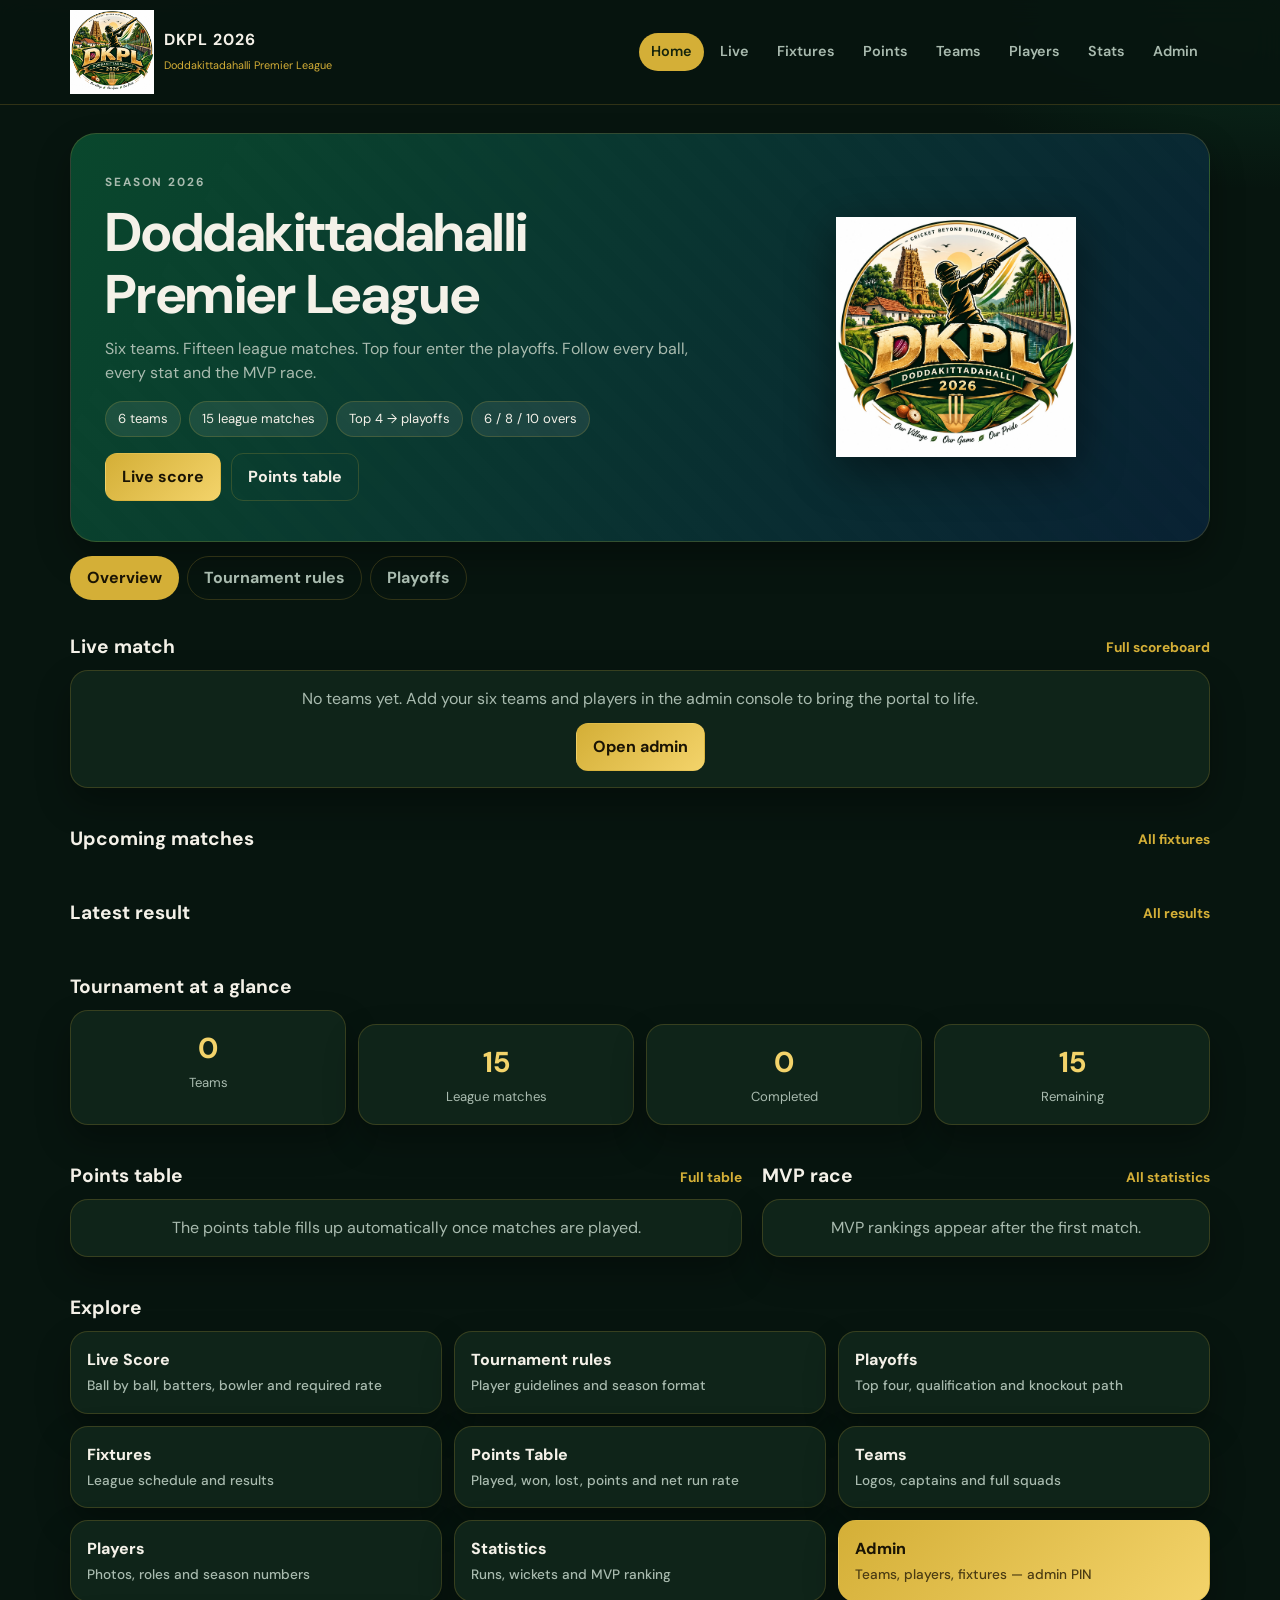
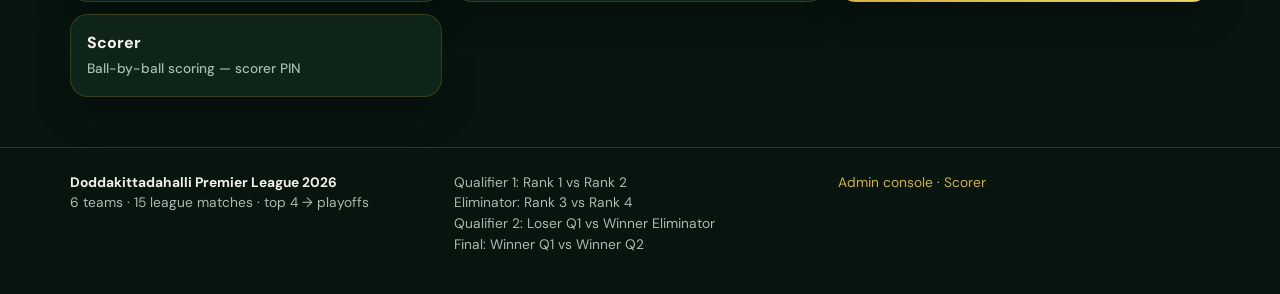
==== index.html @ 73a1e9b6 "updated the Rules language" ====
<!DOCTYPE html>
<html lang="en">
<head>
  <meta charset="UTF-8">
  <meta name="viewport" content="width=device-width, initial-scale=1.0">
  <title>DKPL 2026 | Doddakittadahalli Premier League</title>
  <meta name="description" content="Live scores, fixtures, points table, player statistics and MVP rankings for the Doddakittadahalli Premier League 2026.">
  <meta name="theme-color" content="#07150f">
  <link rel="icon" href="images/dkpl-logo.png">
  <link rel="preconnect" href="https://fonts.googleapis.com">
  <link rel="preconnect" href="https://fonts.gstatic.com" crossorigin>
  <link href="https://fonts.googleapis.com/css2?family=DM+Sans:wght@400;500;700;800&display=swap" rel="stylesheet">
  <link rel="stylesheet" href="css/style.css">
</head>
<body>
  <div id="siteHeader"></div>

  <main>
    <section class="hero">
      <div class="wrap">
        <div class="hero-card">
          <div class="hero-text">
            <p class="kicker">Season 2026</p>
            <h1>Doddakittadahalli<br>Premier League</h1>
            <p>Six teams. Fifteen league matches. Top four enter the playoffs. Follow every ball, every stat and the MVP race.</p>
            <div class="meta-row">
              <span class="chip">6 teams</span>
              <span class="chip">15 league matches</span>
              <span class="chip">Top 4 → playoffs</span>
              <span class="chip">6 / 8 / 10 overs</span>
            </div>
            <div class="row-actions">
              <a class="btn btn-primary" href="pages/live.html">Live score</a>
              <a class="btn btn-ghost" href="pages/points.html">Points table</a>
            </div>
          </div>
          <img class="hero-logo" src="images/dkpl-logo.png" alt="DKPL 2026 logo">
        </div>
      </div>
    </section>

    <section class="section section-home-tabs">
      <div class="wrap">
        <div class="home-tabs tabs" role="tablist" aria-label="Home sections">
          <button class="tab active" type="button" role="tab" data-home-tab="overview" aria-selected="true">Overview</button>
          <button class="tab" type="button" role="tab" data-home-tab="rules" aria-selected="false">Tournament rules</button>
          <button class="tab" type="button" role="tab" data-home-tab="playoffs" aria-selected="false">Playoffs</button>
        </div>
      </div>
    </section>

    <div id="homeTabOverview" class="home-tab-panel home-tab-panel-active">

    <section class="section">
      <div class="wrap">
        <div class="section-head">
          <h2>Live match</h2>
          <a href="pages/live.html">Full scoreboard</a>
        </div>
        <div id="liveSlot"></div>
      </div>
    </section>

    <section class="section">
      <div class="wrap">
        <div class="section-head">
          <h2>Upcoming matches</h2>
          <a href="pages/fixtures.html">All fixtures</a>
        </div>
        <div class="grid grid-3" id="upcomingSlot"></div>
      </div>
    </section>

    <section class="section">
      <div class="wrap">
        <div class="section-head">
          <h2>Latest result</h2>
          <a href="pages/fixtures.html">All results</a>
        </div>
        <div id="resultSlot"></div>
      </div>
    </section>

    <section class="section">
      <div class="wrap">
        <div class="section-head">
          <h2>Tournament at a glance</h2>
        </div>
        <div class="stat-grid" id="statsSlot"></div>
      </div>
    </section>

    <section class="section">
      <div class="wrap two-col">
        <div>
          <div class="section-head">
            <h2>Points table</h2>
            <a href="pages/points.html">Full table</a>
          </div>
          <div id="tableSlot"></div>
        </div>
        <div>
          <div class="section-head">
            <h2>MVP race</h2>
            <a href="pages/stats.html">All statistics</a>
          </div>
          <div id="mvpSlot"></div>
        </div>
      </div>
    </section>

    <section class="section">
      <div class="wrap">
        <div class="section-head">
          <h2>Explore</h2>
        </div>
        <div class="menu">
          <a class="menu-card" href="pages/live.html">Live Score<span>Ball by ball, batters, bowler and required rate</span></a>
          <a class="menu-card" href="#rules">Tournament rules<span>Player guidelines and season format</span></a>
          <a class="menu-card" href="#playoffs">Playoffs<span>Top four, qualification and knockout path</span></a>
          <a class="menu-card" href="pages/fixtures.html">Fixtures<span>League schedule and results</span></a>
          <a class="menu-card" href="pages/points.html">Points Table<span>Played, won, lost, points and net run rate</span></a>
          <a class="menu-card" href="pages/teams.html">Teams<span>Logos, captains and full squads</span></a>
          <a class="menu-card" href="pages/players.html">Players<span>Photos, roles and season numbers</span></a>
          <a class="menu-card" href="pages/stats.html">Statistics<span>Runs, wickets and MVP ranking</span></a>
          <a class="menu-card admin-card" href="pages/admin.html">Admin<span>Teams, players, fixtures — admin PIN</span></a>
          <a class="menu-card" href="pages/scorer.html">Scorer<span>Ball-by-ball scoring — scorer PIN</span></a>
        </div>
      </div>
    </section>

    </div>

    <div id="homeTabRules" class="home-tab-panel" hidden>
      <section class="section">
        <div class="wrap">
          <div class="section-head">
            <h2>Tournament rules</h2>
          </div>
          <div id="rulesSlot"></div>
        </div>
      </section>
    </div>

    <div id="homeTabPlayoffs" class="home-tab-panel" hidden>
      <section class="section">
        <div class="wrap">
          <div class="section-head">
            <h2>Playoffs &amp; qualification</h2>
            <a href="pages/fixtures.html">Fixtures</a>
          </div>
          <div id="playoffsSlot"></div>
        </div>
      </section>
    </div>

  </main>

  <div id="siteFooter"></div>

  <script src="js/config.js?v=20260317"></script>
  <script src="js/engine.js"></script>
  <script src="js/api.js"></script>
  <script src="js/store.js"></script>
  <script src="js/ui.js"></script>
  <script src="js/scoreboard.js"></script>
  <script src="js/playoffs.js"></script>
  <script src="js/rules.js?v=20260317"></script>
  <script src="js/pages.js?v=20260317"></script>
  <script src="js/home.js?v=20260317"></script>
</body>
</html>
---- css/style.css ----
:root {
  --bg: #07150f;
  --panel: #0f2419;
  --panel-2: #143024;
  --line: rgba(212, 175, 55, 0.2);
  --text: #f4f1e8;
  --muted: #a9bbaf;
  --green: #146c43;
  --gold: #d4af37;
  --gold-2: #f3d36a;
  --live: #ff4d4d;
  --shadow: 0 16px 34px rgba(0, 0, 0, 0.32);
  --radius: 18px;
}

* {
  box-sizing: border-box;
  margin: 0;
  padding: 0;
}

html {
  scroll-behavior: smooth;
  -webkit-text-size-adjust: 100%;
}

body {
  font-family: "DM Sans", "Segoe UI", Arial, sans-serif;
  color: var(--text);
  line-height: 1.5;
  min-height: 100vh;
  background:
    radial-gradient(900px 420px at 8% -10%, rgba(212, 175, 55, 0.13), transparent 55%),
    radial-gradient(760px 380px at 100% 0%, rgba(20, 108, 67, 0.3), transparent 50%),
    var(--bg);
}

img {
  display: block;
  max-width: 100%;
}

a {
  color: inherit;
}

h1, h2, h3, h4 {
  line-height: 1.15;
}

.wrap {
  width: min(1140px, calc(100% - 28px));
  margin: 0 auto;
}

.muted {
  color: var(--muted);
  font-size: 0.92rem;
}

.kicker {
  color: var(--gold-2);
  font-size: 0.74rem;
  font-weight: 700;
  letter-spacing: 0.16em;
  text-transform: uppercase;
}

.notice {
  margin-top: 10px;
  color: var(--muted);
  font-size: 0.84rem;
}

/* ------------------------------------------------------------- header */

.site-header {
  position: sticky;
  top: 0;
  z-index: 40;
  background: rgba(7, 21, 15, 0.9);
  backdrop-filter: blur(14px);
  border-bottom: 1px solid var(--line);
}

.header-inner {
  display: flex;
  align-items: center;
  justify-content: space-between;
  gap: 12px;
  padding: 10px 0;
  position: relative;
}

.brand {
  display: flex;
  align-items: center;
  gap: 10px;
  text-decoration: none;
}

.brand img {
  width: 84px;
}

.brand strong {
  display: block;
  font-size: 1rem;
  letter-spacing: 0.06em;
}

.brand small {
  color: var(--gold);
  font-size: 0.68rem;
}

.nav-toggle {
  display: none;
  flex-direction: column;
  gap: 4px;
  background: transparent;
  border: 1px solid var(--line);
  border-radius: 10px;
  padding: 10px 9px;
  cursor: pointer;
}

.nav-toggle span {
  width: 18px;
  height: 2px;
  background: var(--text);
  display: block;
}

.site-nav {
  display: flex;
  flex-wrap: wrap;
  gap: 4px;
}

.site-nav a {
  text-decoration: none;
  color: var(--muted);
  font-size: 0.9rem;
  font-weight: 600;
  padding: 8px 12px;
  border-radius: 999px;
}

.site-nav a:hover {
  color: var(--text);
  background: rgba(255, 255, 255, 0.06);
}

.site-nav a.active {
  color: #16240c;
  background: var(--gold);
}

/* --------------------------------------------------------------- hero */

.hero {
  padding: 28px 0 6px;
}

.hero-card {
  display: grid;
  gap: 20px;
  align-items: center;
  padding: 28px 22px;
  border: 1px solid var(--line);
  border-radius: 26px;
  box-shadow: var(--shadow);
  background:
    linear-gradient(120deg, rgba(10, 74, 47, 0.95), rgba(9, 34, 55, 0.9)),
    repeating-linear-gradient(45deg, rgba(255, 255, 255, 0.035) 0 14px, transparent 14px 28px);
}

.hero h1 {
  margin: 10px 0;
  font-size: clamp(2rem, 7vw, 3.4rem);
  letter-spacing: -0.01em;
}

.hero p {
  color: var(--muted);
  max-width: 60ch;
}

.hero-logo {
  width: min(240px, 60%);
  justify-self: center;
  filter: drop-shadow(0 12px 24px rgba(0, 0, 0, 0.45));
}

.meta-row {
  display: flex;
  flex-wrap: wrap;
  gap: 8px;
  margin: 16px 0;
}

.chip {
  background: rgba(255, 255, 255, 0.08);
  border: 1px solid var(--line);
  border-radius: 999px;
  padding: 7px 12px;
  font-size: 0.82rem;
}

/* ----------------------------------------------------------- sections */

.section {
  padding: 20px 0;
}

.section-head {
  display: flex;
  align-items: flex-end;
  justify-content: space-between;
  gap: 12px;
  margin-bottom: 12px;
}

.section-head h2 {
  font-size: 1.2rem;
}

.section-head a {
  color: var(--gold);
  font-size: 0.86rem;
  font-weight: 700;
  text-decoration: none;
  white-space: nowrap;
}

.page-title {
  padding: 26px 0 14px;
  display: flex;
  flex-wrap: wrap;
  align-items: flex-start;
  justify-content: space-between;
  gap: 12px;
}

.page-title h1 {
  font-size: clamp(1.6rem, 5vw, 2.4rem);
}

.page-title-actions {
  flex-shrink: 0;
  padding-top: 4px;
}

.grid {
  display: grid;
  gap: 14px;
}

.grid-3,
.two-col {
  grid-template-columns: 1fr;
}

.two-col {
  display: grid;
  gap: 20px;
}

/* -------------------------------------------------------------- cards */

.card {
  background: var(--panel);
  border: 1px solid var(--line);
  border-radius: var(--radius);
  padding: 16px;
  box-shadow: var(--shadow);
}

.card + .card {
  margin-top: 14px;
}

.card h2 {
  font-size: 1.1rem;
  margin-bottom: 10px;
}

.live-card {
  border-color: rgba(255, 77, 77, 0.4);
}

.badge {
  display: inline-flex;
  align-items: center;
  gap: 6px;
  border-radius: 999px;
  padding: 4px 10px;
  font-size: 0.7rem;
  font-weight: 800;
  letter-spacing: 0.08em;
  text-transform: uppercase;
}

.badge.live {
  background: rgba(255, 77, 77, 0.16);
  color: #ff9494;
}

.badge.live::before {
  content: "";
  width: 7px;
  height: 7px;
  border-radius: 50%;
  background: var(--live);
  box-shadow: 0 0 0 4px rgba(255, 77, 77, 0.16);
}

.badge.up {
  background: rgba(212, 175, 55, 0.14);
  color: var(--gold-2);
}

.badge.done {
  background: rgba(20, 108, 67, 0.26);
  color: #93e3ba;
}

.match-meta {
  margin: 8px 0 4px;
  color: var(--muted);
  font-size: 0.84rem;
}

.team-line {
  display: flex;
  align-items: center;
  justify-content: space-between;
  gap: 12px;
  padding: 8px 0;
  border-bottom: 1px dashed rgba(255, 255, 255, 0.07);
}

.team-line:last-of-type {
  border-bottom: 0;
}

.team-id {
  display: flex;
  align-items: center;
  gap: 10px;
  font-weight: 700;
}

.team-score {
  text-align: right;
}

.team-score strong {
  font-size: 1.35rem;
}

.team-score span {
  display: block;
  color: var(--muted);
  font-size: 0.78rem;
}

.situation {
  margin-top: 10px;
  padding: 10px 12px;
  border-radius: 12px;
  background: rgba(212, 175, 55, 0.11);
  color: var(--gold-2);
  font-weight: 700;
  font-size: 0.95rem;
}

.score {
  font-size: 1.5rem;
  font-weight: 800;
  color: var(--gold-2);
}

/* ------------------------------------------------------------- tables */

.table-wrap {
  overflow-x: auto;
}

table {
  width: 100%;
  border-collapse: collapse;
}

th,
td {
  text-align: left;
  padding: 10px 8px;
  border-bottom: 1px solid rgba(255, 255, 255, 0.07);
  font-size: 0.9rem;
  white-space: nowrap;
}

th {
  color: var(--gold);
  font-size: 0.72rem;
  letter-spacing: 0.06em;
  text-transform: uppercase;
}

tr.qualified td {
  background: rgba(20, 108, 67, 0.16);
}

.team-cell {
  display: flex;
  align-items: center;
  gap: 8px;
}

.mini-cards {
  display: grid;
  gap: 10px;
  margin-top: 12px;
  min-width: 0;
}

.mini-cards .table-wrap {
  min-width: 0;
}

table.mini th,
table.mini td {
  padding: 6px 6px;
  font-size: 0.85rem;
}

.strike {
  color: var(--gold-2);
}

.how {
  display: block;
  color: var(--muted);
  font-size: 0.74rem;
  white-space: normal;
}

.innings-head {
  display: flex;
  align-items: center;
  justify-content: space-between;
  margin-bottom: 8px;
}

.extras-line {
  margin: 8px 0;
}

/* ----------------------------------------------------------- timeline */

.timeline {
  display: flex;
  align-items: center;
  flex-wrap: wrap;
  gap: 6px;
  margin-top: 12px;
}

.timeline-label {
  color: var(--muted);
  font-size: 0.78rem;
  margin-right: 4px;
}

.ball {
  min-width: 30px;
  height: 30px;
  padding: 0 6px;
  border-radius: 50px;
  display: inline-grid;
  place-items: center;
  background: rgba(255, 255, 255, 0.08);
  font-size: 0.8rem;
  font-weight: 700;
}

.ball.four {
  background: rgba(59, 130, 246, 0.3);
}

.ball.six {
  background: rgba(212, 175, 55, 0.32);
  color: var(--gold-2);
}

.ball.out {
  background: rgba(255, 77, 77, 0.32);
}

.ball.extra {
  background: rgba(255, 255, 255, 0.16);
}

/* ------------------------------------------------------------ avatars */

.avatar {
  width: 40px;
  height: 40px;
  flex: 0 0 auto;
  border-radius: 50%;
  display: grid;
  place-items: center;
  overflow: hidden;
  background: var(--panel-2);
  color: var(--gold-2);
  font-weight: 800;
  font-size: 0.85rem;
  border: 1px solid var(--line);
}

.avatar img {
  width: 100%;
  height: 100%;
  object-fit: cover;
}

.avatar-lg {
  width: 68px;
  height: 68px;
  font-size: 1.2rem;
}

.person {
  display: flex;
  align-items: center;
  gap: 10px;
}

.person small {
  display: block;
  color: var(--muted);
  font-size: 0.78rem;
}

/* -------------------------------------------------------------- stats */

.stat-grid {
  display: grid;
  grid-template-columns: repeat(2, 1fr);
  gap: 12px;
}

.stat-card {
  text-align: center;
}

.stat-card strong {
  display: block;
  font-size: 1.8rem;
  color: var(--gold-2);
}

.stat-card span {
  color: var(--muted);
  font-size: 0.82rem;
}

.mvp-card {
  display: flex;
  gap: 14px;
  align-items: center;
}

.leader-list {
  list-style: none;
  margin-top: 10px;
  display: grid;
  gap: 8px;
}

.leader-list li {
  display: flex;
  align-items: center;
  gap: 10px;
}

.leader-list span {
  flex: 1;
  min-width: 0;
}

.leader-list .avatar {
  flex: 0 0 40px;
}

.leader-list strong {
  display: block;
  font-size: 0.95rem;
}

.leader-list small {
  color: var(--muted);
  font-size: 0.76rem;
}

.leader-list b {
  color: var(--gold-2);
  font-size: 1.05rem;
}

.mvp-rules {
  display: grid;
  gap: 12px;
}

.mvp-rules h4 {
  color: var(--gold);
  font-size: 0.86rem;
  text-transform: uppercase;
  letter-spacing: 0.06em;
}

.mvp-rules p {
  color: var(--muted);
  font-size: 0.9rem;
}

/* ---------------------------------------------------------- playoffs UI */

.playoff-card h3 {
  margin: 8px 0 10px;
}

.rule-list {
  margin: 14px 0;
  padding-left: 20px;
  color: var(--muted);
  font-size: 0.92rem;
}

.rule-list li {
  margin-bottom: 8px;
}

.rule-list-numbered {
  list-style: none;
  padding-left: 0;
  counter-reset: dkpl-rule;
}

.rule-list-numbered li {
  display: flex;
  gap: 8px;
  align-items: flex-start;
  margin-bottom: 12px;
}

.rule-num {
  flex-shrink: 0;
  font-weight: 700;
  color: var(--gold-2);
  min-width: 1.4em;
}

.rules-card h3 {
  margin: 0 0 10px;
}

.rules-card h4 {
  margin: 20px 0 10px;
  font-size: 1rem;
  color: var(--gold-2);
}

.rules-tabs {
  margin-bottom: 16px;
}

.rules-panel[lang="kn"] .rule-list {
  font-size: 0.94rem;
  line-height: 1.65;
}

.rules-panel[hidden] {
  display: none !important;
}

.section-home-tabs {
  padding-top: 8px;
  padding-bottom: 0;
}

.home-tabs {
  margin-bottom: 4px;
}

.home-tab-panel[hidden] {
  display: none !important;
}

.admin-playoff-note {
  margin: 12px 0;
}

.playoff-bracket-wrap {
  margin-top: 18px;
}

.playoff-flow--desktop {
  display: none;
}

.playoff-bracket-mobile {
  display: block;
}

.playoff-col {
  display: grid;
  gap: 10px;
}

.playoff-node {
  background: rgba(255, 255, 255, 0.05);
  border: 1px solid var(--line);
  border-radius: 14px;
  padding: 12px 14px;
}

.playoff-node strong {
  display: block;
  margin: 6px 0 4px;
}

.playoff-node small {
  color: var(--muted);
  font-size: 0.78rem;
}

.playoff-node.highlight {
  border-color: rgba(20, 108, 67, 0.45);
}

.playoff-node.final {
  border-color: rgba(212, 175, 55, 0.5);
  background: rgba(212, 175, 55, 0.08);
}

/* ----- mobile bracket (parallel Q1/Elim paths, not a false linear chain) */

.playoff-round + .playoff-round {
  margin-top: 18px;
  padding-top: 18px;
  border-top: 1px dashed rgba(212, 175, 55, 0.22);
}

.playoff-round-label {
  font-size: 0.78rem;
  font-weight: 700;
  letter-spacing: 0.12em;
  text-transform: uppercase;
  color: var(--gold-2);
  margin-bottom: 10px;
}

.playoff-round-label span {
  font-weight: 500;
  letter-spacing: 0.04em;
  text-transform: none;
  color: var(--muted);
}

.playoff-round-hint {
  margin-top: 10px;
  font-size: 0.8rem;
  color: var(--muted);
  line-height: 1.4;
}

.playoff-pair {
  display: grid;
  grid-template-columns: 1fr 1fr;
  gap: 10px;
  align-items: stretch;
}

.playoff-path {
  margin-top: 14px;
  padding: 12px 0 0 12px;
  border-left: 2px solid rgba(212, 175, 55, 0.35);
}

.playoff-path + .playoff-path {
  margin-top: 16px;
}

.playoff-connector {
  display: flex;
  flex-direction: column;
  align-items: center;
  gap: 4px;
  margin: 8px 0 10px;
  text-align: center;
}

.playoff-connector-label {
  font-size: 0.76rem;
  font-weight: 600;
  color: var(--gold);
  line-height: 1.35;
  max-width: 280px;
}

.playoff-connector-arrow {
  color: var(--gold);
  font-size: 1.15rem;
  line-height: 1;
  opacity: 0.9;
}

.playoff-round--final .playoff-connector {
  margin-top: 0;
}

.playoff-card .playoff-node strong {
  font-size: clamp(0.92rem, 3.8vw, 1.05rem);
  line-height: 1.35;
  overflow-wrap: anywhere;
}

@media (max-width: 420px) {
  .playoff-pair {
    grid-template-columns: 1fr;
  }

  .playoff-card {
    padding: 14px 12px;
  }

  .playoff-card .rule-list {
    font-size: 0.88rem;
  }
}

/* ----- desktop bracket (shown from 900px — rules below) */

.playoff-arrows {
  display: flex;
  flex-direction: column;
  justify-content: space-around;
  align-self: stretch;
  min-height: 100%;
  color: var(--gold);
  font-size: 1.35rem;
  padding: 0 4px;
}

.playoff-arrows span {
  display: block;
  text-align: center;
  line-height: 1;
}

.playoff-arrows--single {
  justify-content: center;
}

textarea {
  font: inherit;
  color: var(--text);
  background: #0b1d15;
  border: 1px solid var(--line);
  border-radius: 11px;
  padding: 11px 12px;
  width: 100%;
  min-height: 80px;
  resize: vertical;
}

@media (min-width: 900px) {
  .playoff-bracket-mobile {
    display: none;
  }

  .playoff-flow--desktop {
    display: grid;
    grid-template-columns: 1fr auto 1fr auto 1fr;
    gap: 12px;
    align-items: center;
  }

  .playoff-col--final {
    align-self: center;
  }
}

/* -------------------------------------------------------- teams pages */

.team-grid,
.player-grid {
  display: grid;
  grid-template-columns: 1fr;
  gap: 14px;
}

.team-card {
  border-top: 3px solid var(--team, var(--gold));
}

.team-card-head {
  display: flex;
  align-items: center;
  gap: 12px;
  margin-bottom: 10px;
}

.squad-list {
  list-style: none;
  margin-top: 10px;
  display: grid;
  gap: 8px;
}

.squad-list li {
  display: flex;
  align-items: center;
  gap: 10px;
  font-size: 0.9rem;
}

.squad-list small {
  display: block;
  color: var(--muted);
  font-size: 0.74rem;
}

.player-card {
  text-align: center;
  display: grid;
  justify-items: center;
  gap: 6px;
}

.player-stats {
  display: flex;
  gap: 14px;
  margin-top: 8px;
}

.player-stats span {
  display: grid;
  font-size: 0.72rem;
  color: var(--muted);
}

.player-stats strong {
  font-size: 1.15rem;
  color: var(--gold-2);
}

.filter-bar {
  display: flex;
  align-items: center;
  gap: 10px;
  margin-bottom: 14px;
}

.filter-bar label {
  color: var(--muted);
  font-size: 0.85rem;
}

/* --------------------------------------------------------------- menu */

.menu {
  display: grid;
  gap: 12px;
}

.menu-card {
  display: block;
  text-decoration: none;
  background: var(--panel);
  border: 1px solid var(--line);
  border-radius: var(--radius);
  padding: 16px;
  font-weight: 800;
  box-shadow: var(--shadow);
  transition: border-color 0.15s ease, transform 0.15s ease;
}

.menu-card span {
  display: block;
  margin-top: 4px;
  color: var(--muted);
  font-weight: 500;
  font-size: 0.85rem;
}

.menu-card:hover {
  border-color: var(--gold);
  transform: translateY(-2px);
}

.admin-card {
  background: linear-gradient(135deg, #d4af37, #f3d36a);
  color: #1a1404;
}

.admin-card span {
  color: #4a3b12;
}

/* ------------------------------------------------------- forms/buttons */

.btn {
  display: inline-flex;
  align-items: center;
  justify-content: center;
  gap: 8px;
  border: 1px solid var(--line);
  border-radius: 12px;
  padding: 11px 16px;
  font: inherit;
  font-weight: 700;
  text-decoration: none;
  cursor: pointer;
  background: rgba(255, 255, 255, 0.05);
  color: var(--text);
}

.btn-primary {
  background: linear-gradient(135deg, var(--gold), var(--gold-2));
  color: #1a1404;
  border-color: transparent;
}

.btn-ghost {
  background: transparent;
}

.btn-danger {
  background: rgba(255, 77, 77, 0.14);
  border-color: rgba(255, 77, 77, 0.35);
  color: #ffb3b3;
}

.row-actions {
  display: flex;
  flex-wrap: wrap;
  gap: 10px;
  margin-top: 14px;
}

.field-grid {
  display: grid;
  gap: 12px;
}

.field {
  display: grid;
  gap: 6px;
}

.field label,
.filter-bar label {
  font-size: 0.8rem;
  font-weight: 700;
  color: var(--gold);
  text-transform: uppercase;
  letter-spacing: 0.05em;
}

input,
select {
  font: inherit;
  color: var(--text);
  background: #0b1d15;
  border: 1px solid var(--line);
  border-radius: 11px;
  padding: 11px 12px;
  width: 100%;
}

input[type="color"] {
  padding: 4px;
  height: 44px;
}

select {
  appearance: none;
  background-image: linear-gradient(45deg, transparent 50%, var(--gold) 50%),
    linear-gradient(135deg, var(--gold) 50%, transparent 50%);
  background-position: calc(100% - 18px) 19px, calc(100% - 13px) 19px;
  background-size: 5px 5px, 5px 5px;
  background-repeat: no-repeat;
}

.radio-row {
  display: flex;
  gap: 8px;
  flex-wrap: wrap;
}

.radio {
  position: relative;
}

.radio input {
  position: absolute;
  opacity: 0;
  width: 0;
  height: 0;
}

.radio span {
  display: inline-grid;
  place-items: center;
  min-width: 56px;
  padding: 10px 14px;
  border: 1px solid var(--line);
  border-radius: 11px;
  font-weight: 700;
  cursor: pointer;
}

.radio input:checked + span {
  background: var(--gold);
  color: #1a1404;
  border-color: transparent;
}

.lock-card {
  max-width: 420px;
}

/* --------------------------------------------------------- admin lists */

.tabs {
  display: flex;
  flex-wrap: wrap;
  gap: 8px;
  margin-bottom: 16px;
}

.tab {
  font: inherit;
  font-weight: 700;
  cursor: pointer;
  border: 1px solid var(--line);
  background: transparent;
  color: var(--muted);
  border-radius: 999px;
  padding: 9px 16px;
}

.tab.active {
  background: var(--gold);
  color: #1a1404;
  border-color: transparent;
}

.tab-danger {
  margin-left: auto;
  color: #ffb3b3;
}

.list {
  display: grid;
  gap: 8px;
}

.list-row {
  display: flex;
  align-items: center;
  justify-content: space-between;
  gap: 10px;
  width: 100%;
  text-align: left;
  font: inherit;
  color: inherit;
  background: rgba(255, 255, 255, 0.04);
  border: 1px solid var(--line);
  border-radius: 12px;
  padding: 10px 12px;
  cursor: pointer;
}

.list-row small {
  display: block;
  color: var(--muted);
  font-size: 0.78rem;
}

.row-buttons {
  display: flex;
  align-items: center;
  gap: 6px;
  flex-shrink: 0;
}

.row-buttons .btn {
  padding: 7px 11px;
  font-size: 0.82rem;
}

/* ------------------------------------------------------------- scorer */

.keypad-card {
  margin-top: 14px;
}

.score-keys {
  display: grid;
  grid-template-columns: repeat(4, 1fr);
  gap: 8px;
}

.key {
  border: 1px solid transparent;
  border-radius: 14px;
  padding: 18px 6px;
  font: inherit;
  font-size: 1.15rem;
  font-weight: 800;
  cursor: pointer;
  background: #16382a;
  color: var(--text);
}

.key:active {
  transform: scale(0.97);
}

.key.extra {
  background: #2e2812;
  color: var(--gold-2);
}

.key.extra.active {
  background: var(--gold);
  color: #1a1404;
}

.key.out {
  background: #4d1717;
}

.key.undo {
  background: #1e3146;
}

.break-panel,
.result-card {
  margin-top: 14px;
}

.break-panel h2,
.result-card h2 {
  margin-bottom: 8px;
}

.scorer-links {
  margin-top: 14px;
}

/* -------------------------------------------------------------- modal */

.modal {
  position: fixed;
  inset: 0;
  z-index: 80;
  display: grid;
  place-items: end center;
  background: rgba(3, 10, 7, 0.72);
  padding: 16px;
}

.modal-card {
  width: min(520px, 100%);
  max-height: 84vh;
  overflow-y: auto;
  background: var(--panel);
  border: 1px solid var(--line);
  border-radius: 20px;
  padding: 18px;
  box-shadow: var(--shadow);
}

.modal-card h3 {
  margin-bottom: 4px;
}

.modal-options {
  display: grid;
  gap: 8px;
  margin: 14px 0;
}

.option {
  text-align: left;
  font: inherit;
  color: inherit;
  cursor: pointer;
  background: rgba(255, 255, 255, 0.05);
  border: 1px solid var(--line);
  border-radius: 12px;
  padding: 12px 14px;
}

.option strong {
  display: block;
  font-size: 1rem;
}

.option span {
  color: var(--muted);
  font-size: 0.8rem;
}

.option:hover {
  border-color: var(--gold);
}

.modal-cancel {
  width: 100%;
}

/* -------------------------------------------------------------- toast */

.toast {
  position: fixed;
  left: 50%;
  bottom: 24px;
  transform: translateX(-50%);
  z-index: 90;
  background: var(--gold);
  color: #1a1404;
  font-weight: 700;
  padding: 11px 18px;
  border-radius: 999px;
  box-shadow: var(--shadow);
  transition: opacity 0.3s ease;
}

.toast.out {
  opacity: 0;
}

.empty-state {
  text-align: center;
  color: var(--muted);
}

.empty-state .btn {
  margin-top: 12px;
}

/* ------------------------------------------------------------- footer */

.site-footer {
  margin-top: 30px;
  padding: 24px 0 40px;
  border-top: 1px solid var(--line);
  color: var(--muted);
  font-size: 0.86rem;
}

.footer-inner {
  display: grid;
  gap: 12px;
}

.footer-inner strong {
  color: var(--text);
}

.footer-inner a {
  color: var(--gold);
  text-decoration: none;
}

/* --------------------------------------------------------- responsive */

@media (min-width: 700px) {
  .grid-3 {
    grid-template-columns: repeat(3, 1fr);
  }

  .menu,
  .team-grid,
  .player-grid {
    grid-template-columns: repeat(3, 1fr);
  }

  .stat-grid {
    grid-template-columns: repeat(4, 1fr);
  }

  .field-grid {
    grid-template-columns: repeat(2, 1fr);
  }

  .field-wide {
    grid-column: 1 / -1;
  }

  .mini-cards {
    grid-template-columns: 1fr 1fr;
  }

  .mvp-rules {
    grid-template-columns: repeat(3, 1fr);
  }

  .footer-inner {
    grid-template-columns: repeat(3, 1fr);
  }

  .hero-card {
    grid-template-columns: 1.4fr 1fr;
    padding: 40px 34px;
  }

  .score-keys {
    grid-template-columns: repeat(6, 1fr);
  }
}

@media (min-width: 960px) {
  .two-col {
    grid-template-columns: 1.5fr 1fr;
  }
}

@media (max-width: 900px) {
  .nav-toggle {
    display: flex;
  }

  .site-nav {
    display: none;
    position: absolute;
    right: 0;
    top: 62px;
    width: min(240px, 80vw);
    flex-direction: column;
    background: var(--panel);
    border: 1px solid var(--line);
    border-radius: 14px;
    padding: 8px;
    box-shadow: var(--shadow);
  }

  .site-nav.open {
    display: flex;
  }
}
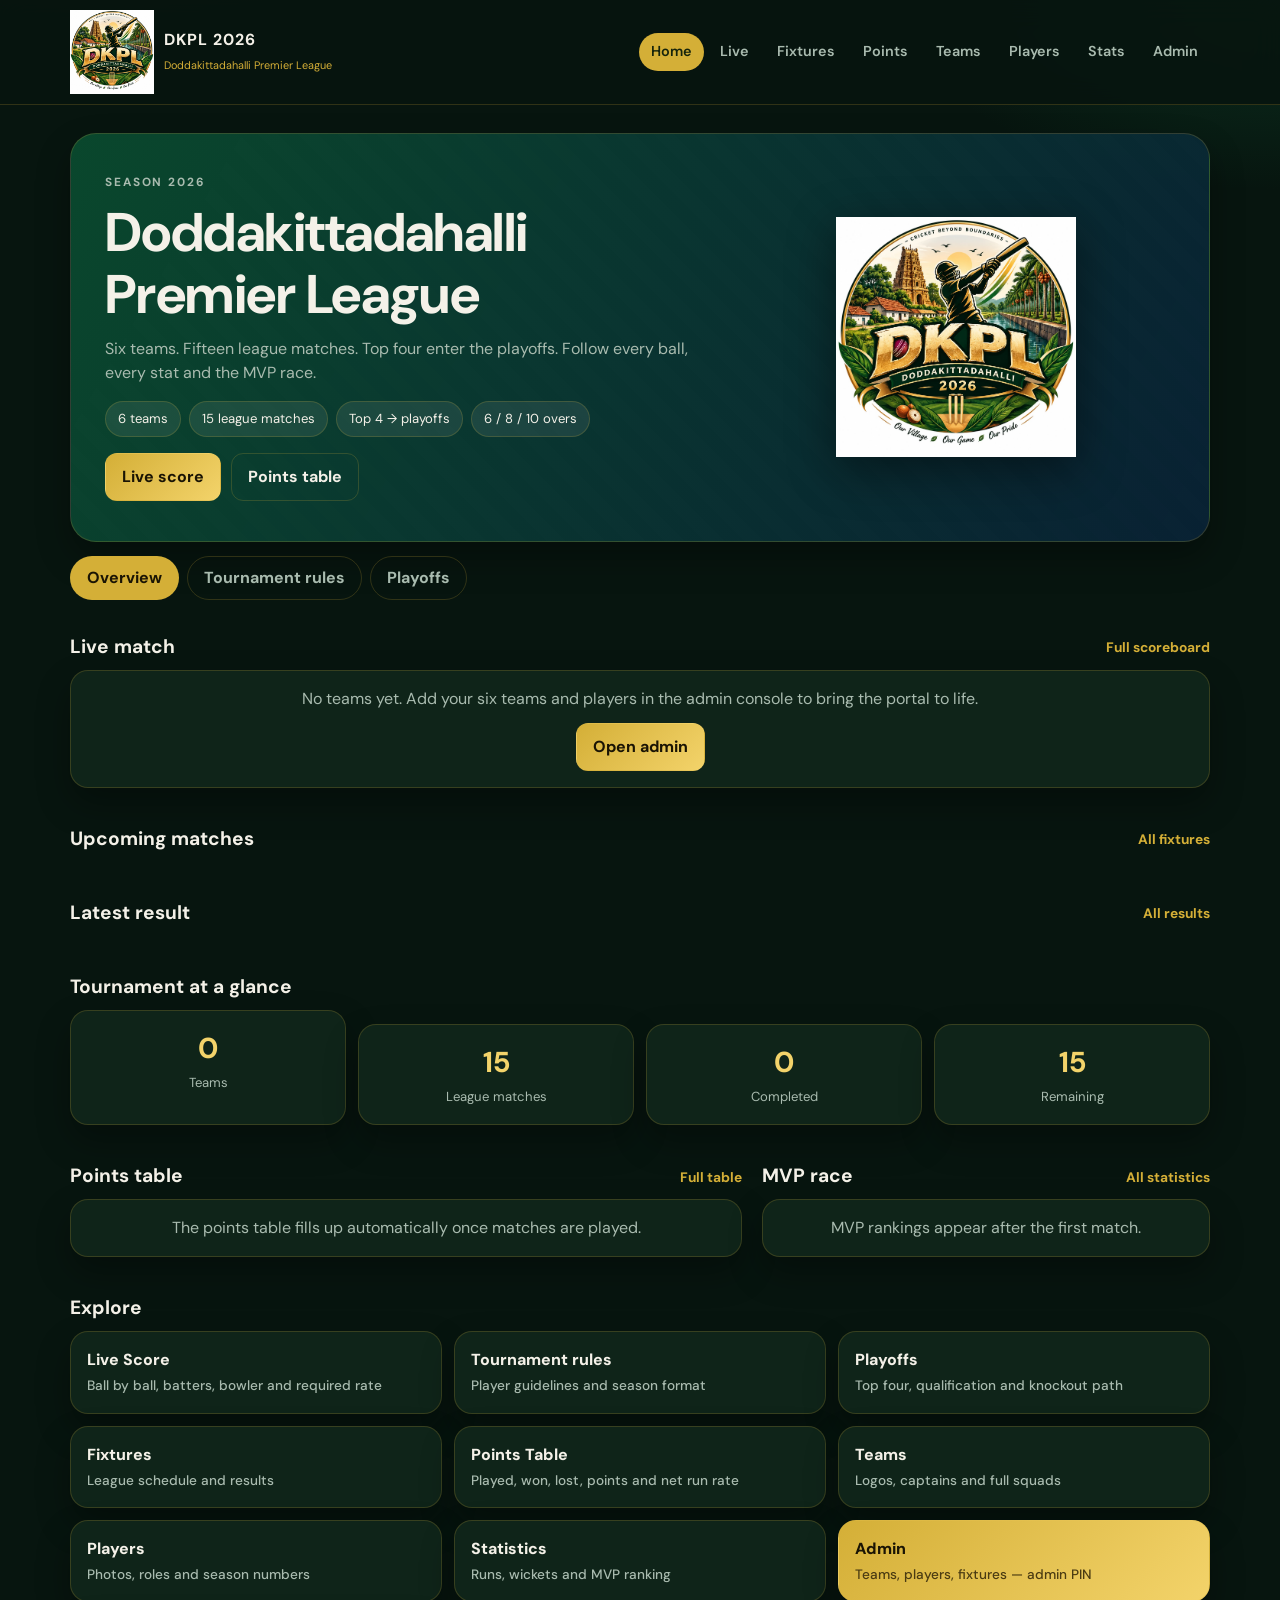
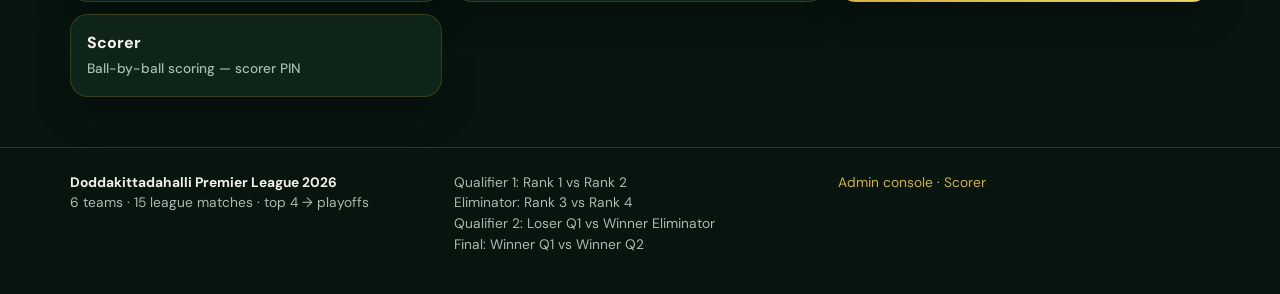
==== commit 2660a287: "Updated the backup schedule" ====
--- a/index.html
+++ b/index.html
@@ -158,15 +158,15 @@
 
   <div id="siteFooter"></div>
 
-  <script src="js/config.js?v=20260317"></script>
+  <script src="js/config.js?v=20260318"></script>
   <script src="js/engine.js"></script>
   <script src="js/api.js"></script>
   <script src="js/store.js"></script>
   <script src="js/ui.js"></script>
   <script src="js/scoreboard.js"></script>
   <script src="js/playoffs.js"></script>
-  <script src="js/rules.js?v=20260317"></script>
-  <script src="js/pages.js?v=20260317"></script>
-  <script src="js/home.js?v=20260317"></script>
+  <script src="js/rules.js?v=20260318"></script>
+  <script src="js/pages.js?v=20260318"></script>
+  <script src="js/home.js?v=20260318"></script>
 </body>
 </html>
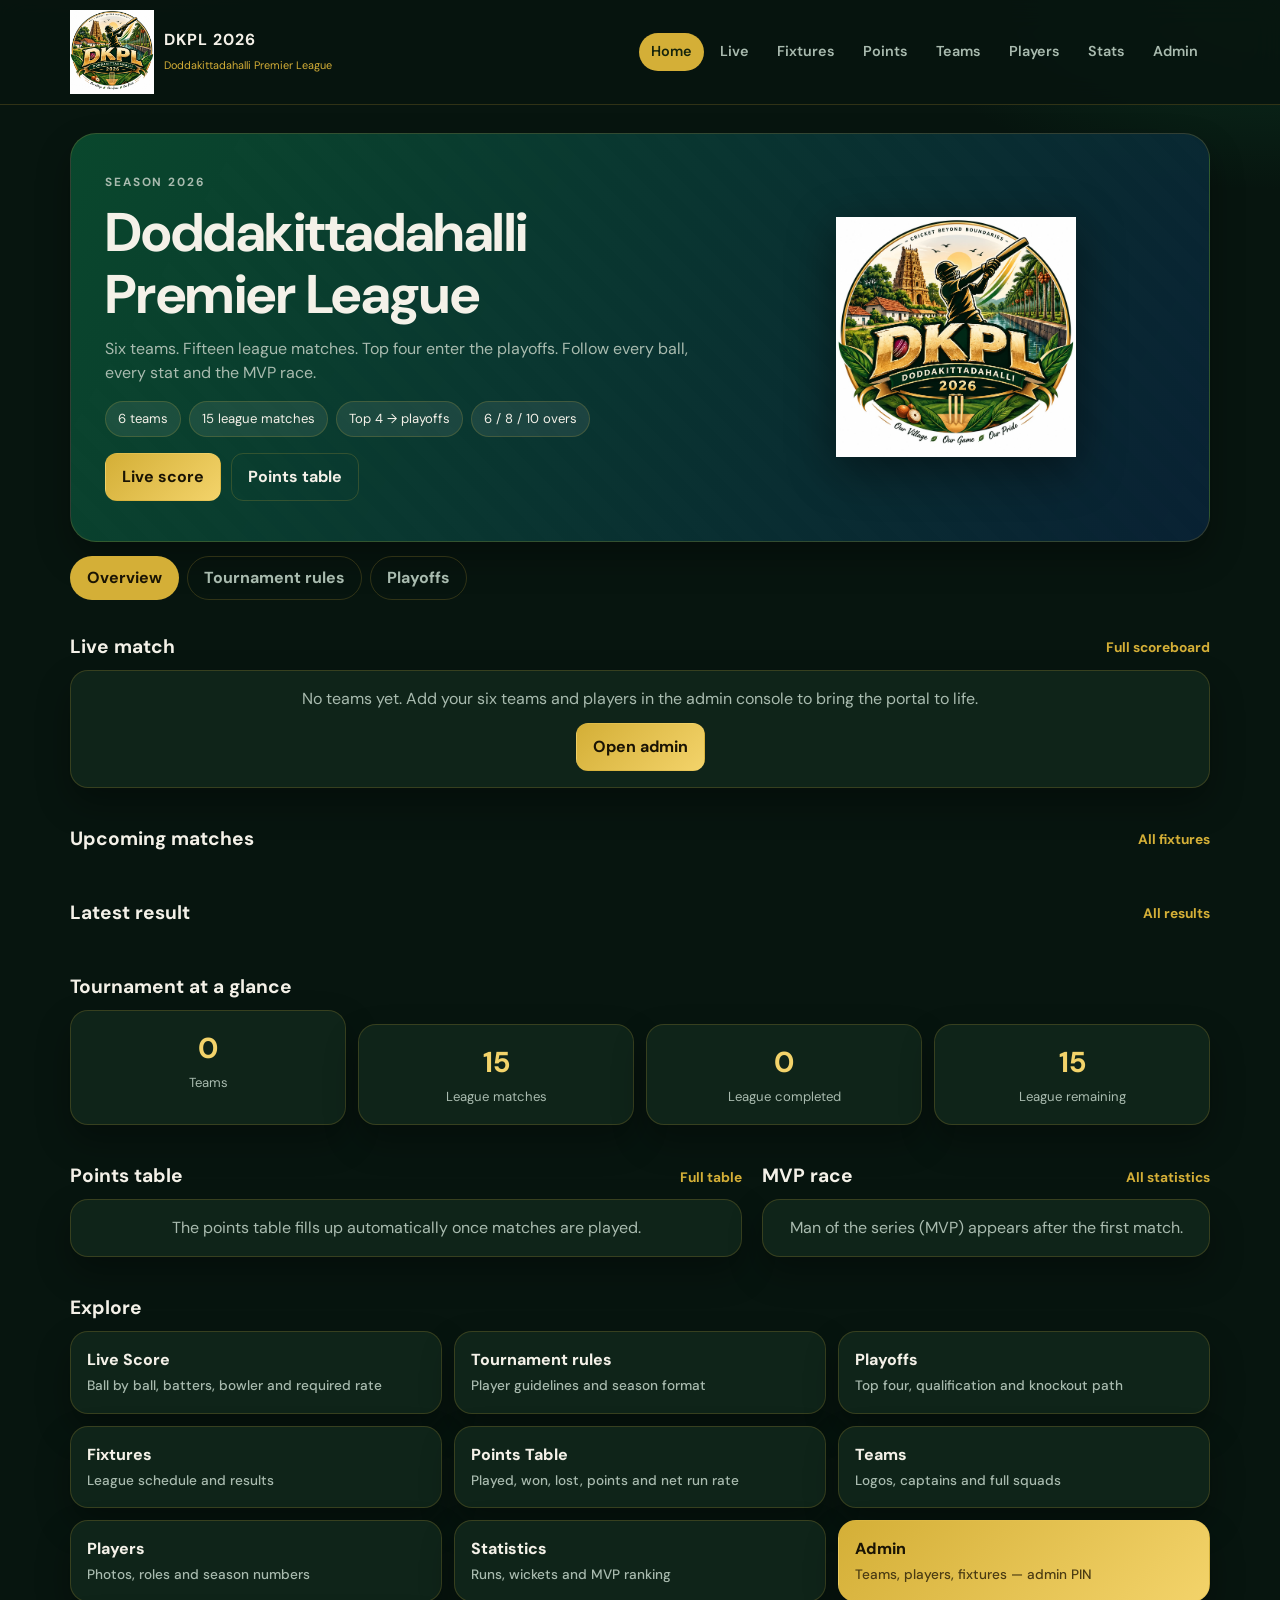
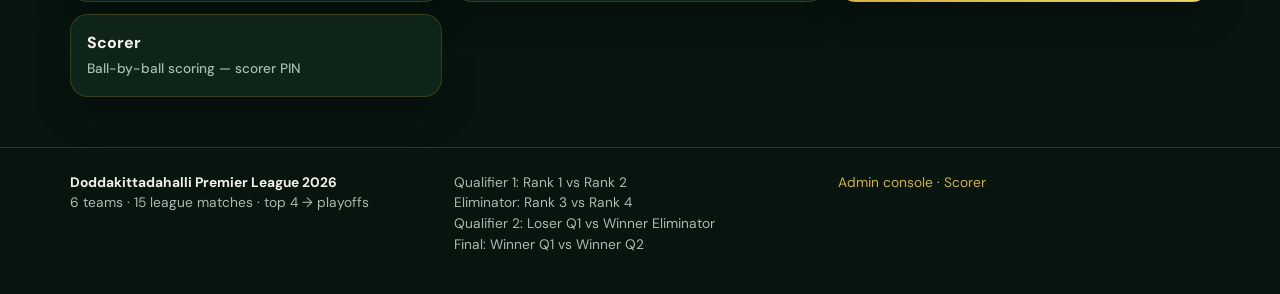
==== commit 332ef920: "Updated the refresh issue" ====
--- a/index.html
+++ b/index.html
@@ -2,6 +2,7 @@
 <html lang="en">
 <head>
   <meta charset="UTF-8">
+  <meta http-equiv="Cache-Control" content="no-cache">
   <meta name="viewport" content="width=device-width, initial-scale=1.0">
   <title>DKPL 2026 | Doddakittadahalli Premier League</title>
   <meta name="description" content="Live scores, fixtures, points table, player statistics and MVP rankings for the Doddakittadahalli Premier League 2026.">
@@ -10,7 +11,7 @@
   <link rel="preconnect" href="https://fonts.googleapis.com">
   <link rel="preconnect" href="https://fonts.gstatic.com" crossorigin>
   <link href="https://fonts.googleapis.com/css2?family=DM+Sans:wght@400;500;700;800&display=swap" rel="stylesheet">
-  <link rel="stylesheet" href="css/style.css">
+  <link rel="stylesheet" href="css/style.css?v=260923c">
 </head>
 <body>
   <div id="siteHeader"></div>
@@ -158,15 +159,15 @@
 
   <div id="siteFooter"></div>
 
-  <script src="js/config.js?v=20260318"></script>
-  <script src="js/engine.js"></script>
-  <script src="js/api.js"></script>
-  <script src="js/store.js"></script>
-  <script src="js/ui.js"></script>
-  <script src="js/scoreboard.js"></script>
-  <script src="js/playoffs.js"></script>
-  <script src="js/rules.js?v=20260318"></script>
-  <script src="js/pages.js?v=20260318"></script>
-  <script src="js/home.js?v=20260318"></script>
+  <script src="js/config.js?v=260923c"></script>
+  <script src="js/engine.js?v=260923c"></script>
+  <script src="js/api.js?v=260923c"></script>
+  <script src="js/store.js?v=260923c"></script>
+  <script src="js/ui.js?v=260923c"></script>
+  <script src="js/scoreboard.js?v=260923c"></script>
+  <script src="js/playoffs.js?v=260923c"></script>
+  <script src="js/rules.js?v=260923c"></script>
+  <script src="js/pages.js?v=260923c"></script>
+  <script src="js/home.js?v=260923c"></script>
 </body>
 </html>
--- a/css/style.css
+++ b/css/style.css
@@ -74,6 +74,26 @@
 
 /* ------------------------------------------------------------- header */
 
+.asset-banner {
+  position: sticky;
+  top: 0;
+  z-index: 50;
+  background: var(--gold);
+  color: #1a1404;
+  text-align: center;
+}
+
+.asset-banner button {
+  border: 0;
+  background: transparent;
+  color: inherit;
+  font: inherit;
+  font-weight: 700;
+  padding: 10px 14px;
+  width: 100%;
+  cursor: pointer;
+}
+
 .site-header {
   position: sticky;
   top: 0;
@@ -472,6 +492,22 @@
   color: var(--muted);
   font-size: 0.78rem;
   margin-right: 4px;
+}
+
+.over-line {
+  margin-top: 6px;
+}
+
+.share-row {
+  display: flex;
+  flex-wrap: wrap;
+  gap: 8px;
+  margin-top: 10px;
+}
+
+.share-row .btn {
+  padding: 8px 12px;
+  font-size: 0.82rem;
 }
 
 .ball {
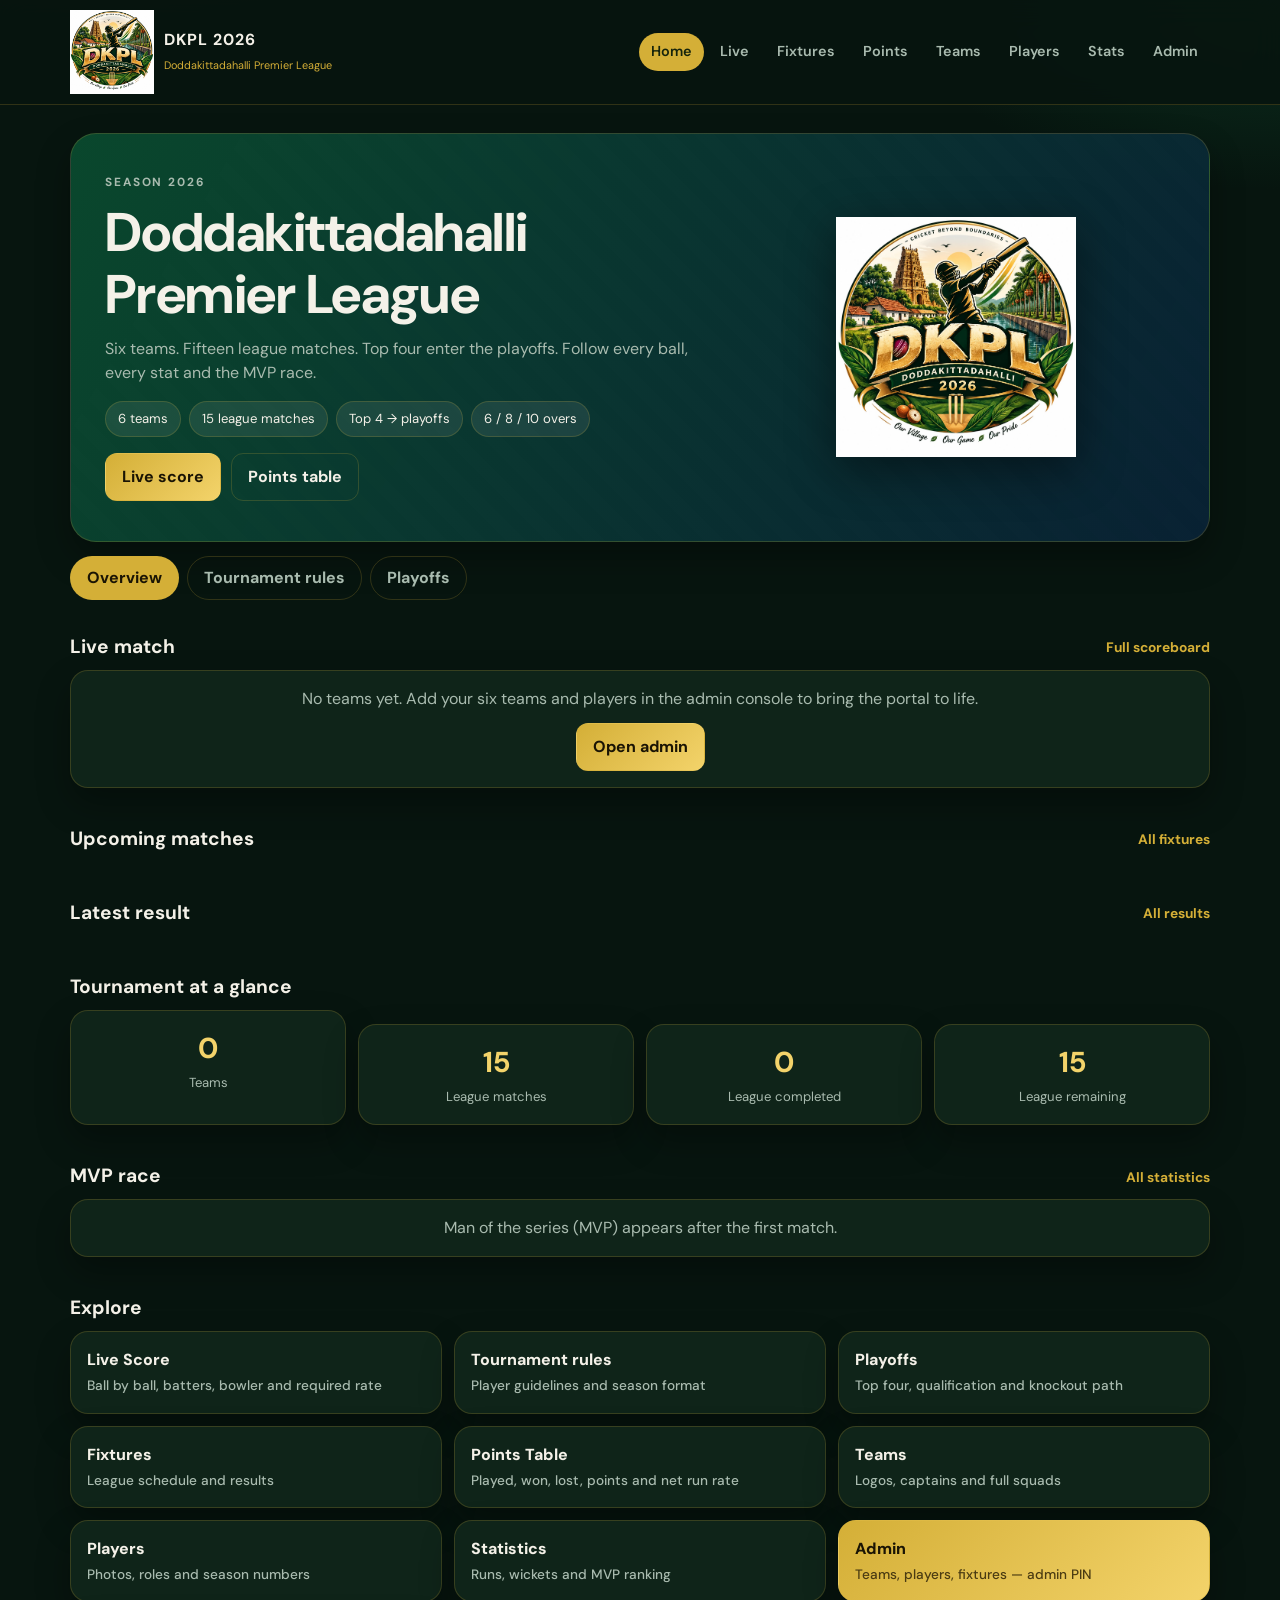
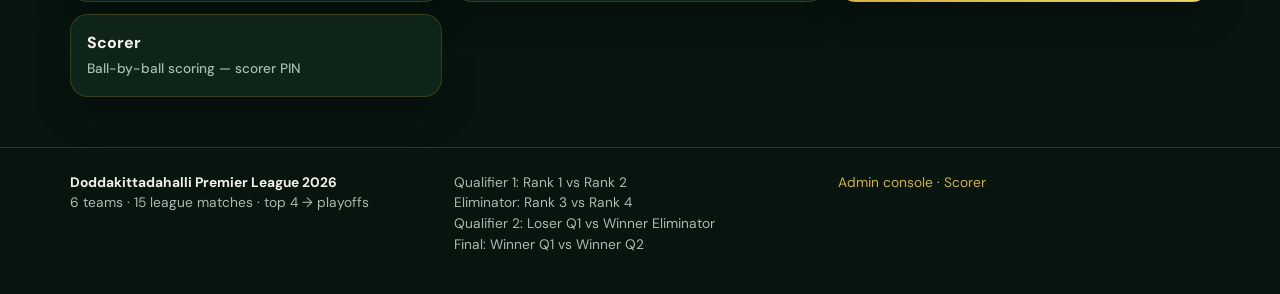
==== commit 1bf2e49e: "POints table isse fix" ====
--- a/index.html
+++ b/index.html
@@ -11,7 +11,7 @@
   <link rel="preconnect" href="https://fonts.googleapis.com">
   <link rel="preconnect" href="https://fonts.gstatic.com" crossorigin>
   <link href="https://fonts.googleapis.com/css2?family=DM+Sans:wght@400;500;700;800&display=swap" rel="stylesheet">
-  <link rel="stylesheet" href="css/style.css?v=260923c">
+  <link rel="stylesheet" href="css/style.css?v=260925b">
 </head>
 <body>
   <div id="siteHeader"></div>
@@ -92,21 +92,12 @@
     </section>
 
     <section class="section">
-      <div class="wrap two-col">
-        <div>
-          <div class="section-head">
-            <h2>Points table</h2>
-            <a href="pages/points.html">Full table</a>
-          </div>
-          <div id="tableSlot"></div>
+      <div class="wrap">
+        <div class="section-head">
+          <h2>MVP race</h2>
+          <a href="pages/stats.html">All statistics</a>
         </div>
-        <div>
-          <div class="section-head">
-            <h2>MVP race</h2>
-            <a href="pages/stats.html">All statistics</a>
-          </div>
-          <div id="mvpSlot"></div>
-        </div>
+        <div id="mvpSlot"></div>
       </div>
     </section>
 
@@ -159,15 +150,16 @@
 
   <div id="siteFooter"></div>
 
-  <script src="js/config.js?v=260923c"></script>
-  <script src="js/engine.js?v=260923c"></script>
-  <script src="js/api.js?v=260923c"></script>
-  <script src="js/store.js?v=260923c"></script>
-  <script src="js/ui.js?v=260923c"></script>
-  <script src="js/scoreboard.js?v=260923c"></script>
-  <script src="js/playoffs.js?v=260923c"></script>
-  <script src="js/rules.js?v=260923c"></script>
-  <script src="js/pages.js?v=260923c"></script>
-  <script src="js/home.js?v=260923c"></script>
+  <script src="js/config.js?v=260925b"></script>
+  <script src="js/rules-data.js?v=260925b"></script>
+  <script src="js/engine.js?v=260925b"></script>
+  <script src="js/api.js?v=260925b"></script>
+  <script src="js/store.js?v=260925b"></script>
+  <script src="js/ui.js?v=260925b"></script>
+  <script src="js/scoreboard.js?v=260925b"></script>
+  <script src="js/playoffs.js?v=260925b"></script>
+  <script src="js/rules.js?v=260925b"></script>
+  <script src="js/pages.js?v=260925b"></script>
+  <script src="js/home.js?v=260925b"></script>
 </body>
 </html>
--- a/css/style.css
+++ b/css/style.css
@@ -439,6 +439,44 @@
   gap: 8px;
 }
 
+.form-pills {
+  display: inline-flex;
+  align-items: center;
+  gap: 3px;
+}
+
+.form-pill {
+  width: 18px;
+  height: 18px;
+  border-radius: 50%;
+  display: inline-flex;
+  align-items: center;
+  justify-content: center;
+  font-size: 0.62rem;
+  font-weight: 800;
+  line-height: 1;
+  color: #fff;
+}
+
+.form-pill.win {
+  background: #15803d;
+}
+
+.form-pill.loss {
+  background: #b91c1c;
+}
+
+.form-pill.tie {
+  background: #6b7280;
+}
+
+.next-cell {
+  color: var(--muted);
+  font-size: 0.8rem;
+  max-width: 200px;
+  white-space: normal;
+}
+
 .mini-cards {
   display: grid;
   gap: 10px;
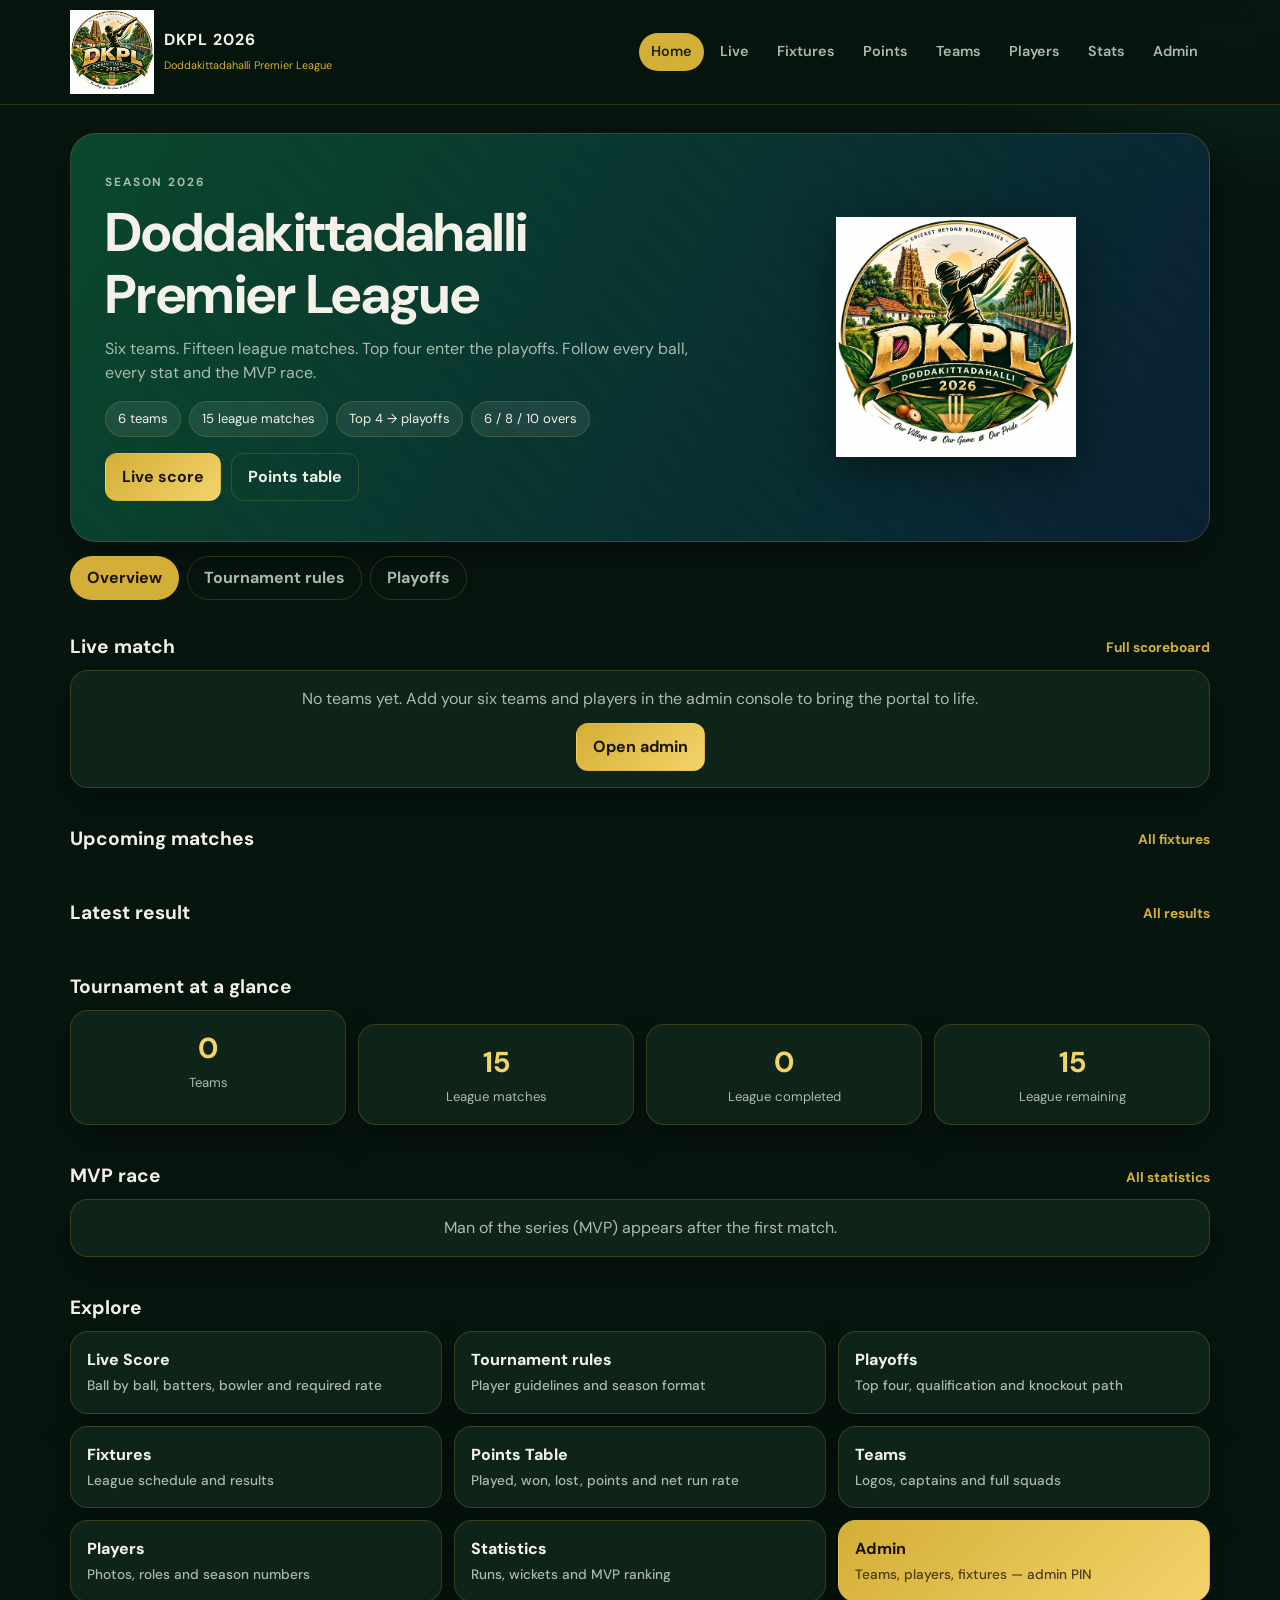
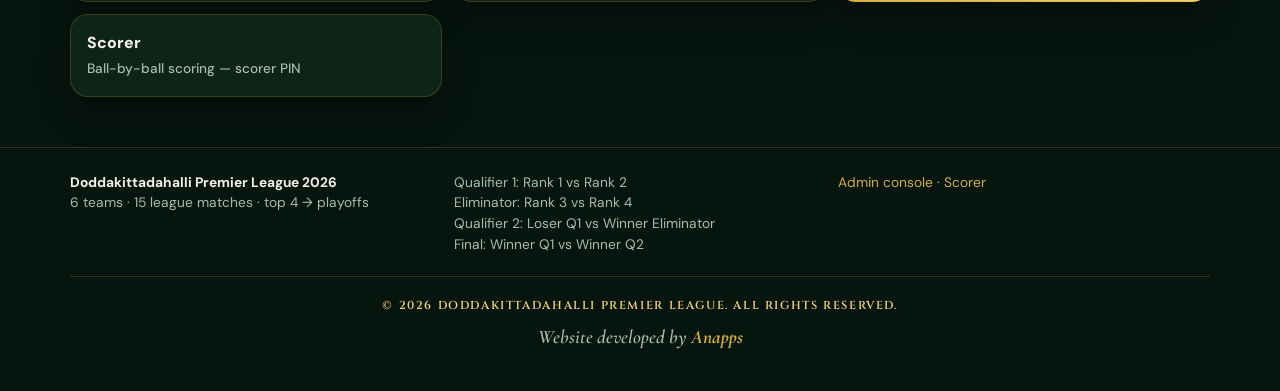
==== commit 4c8c243c: "Added copyrights details" ====
--- a/index.html
+++ b/index.html
@@ -11,7 +11,7 @@
   <link rel="preconnect" href="https://fonts.googleapis.com">
   <link rel="preconnect" href="https://fonts.gstatic.com" crossorigin>
   <link href="https://fonts.googleapis.com/css2?family=DM+Sans:wght@400;500;700;800&display=swap" rel="stylesheet">
-  <link rel="stylesheet" href="css/style.css?v=260925b">
+  <link rel="stylesheet" href="css/style.css?v=260925c">
 </head>
 <body>
   <div id="siteHeader"></div>
@@ -150,16 +150,16 @@
 
   <div id="siteFooter"></div>
 
-  <script src="js/config.js?v=260925b"></script>
-  <script src="js/rules-data.js?v=260925b"></script>
-  <script src="js/engine.js?v=260925b"></script>
-  <script src="js/api.js?v=260925b"></script>
-  <script src="js/store.js?v=260925b"></script>
-  <script src="js/ui.js?v=260925b"></script>
-  <script src="js/scoreboard.js?v=260925b"></script>
-  <script src="js/playoffs.js?v=260925b"></script>
-  <script src="js/rules.js?v=260925b"></script>
-  <script src="js/pages.js?v=260925b"></script>
-  <script src="js/home.js?v=260925b"></script>
+  <script src="js/config.js?v=260925c"></script>
+  <script src="js/rules-data.js?v=260925c"></script>
+  <script src="js/engine.js?v=260925c"></script>
+  <script src="js/api.js?v=260925c"></script>
+  <script src="js/store.js?v=260925c"></script>
+  <script src="js/ui.js?v=260925c"></script>
+  <script src="js/scoreboard.js?v=260925c"></script>
+  <script src="js/playoffs.js?v=260925c"></script>
+  <script src="js/rules.js?v=260925c"></script>
+  <script src="js/pages.js?v=260925c"></script>
+  <script src="js/home.js?v=260925c"></script>
 </body>
 </html>
--- a/css/style.css
+++ b/css/style.css
@@ -1455,6 +1455,37 @@
   text-decoration: none;
 }
 
+.footer-credits {
+  margin-top: 22px;
+  padding-top: 20px;
+  border-top: 1px solid var(--line);
+  text-align: center;
+}
+
+.footer-copy {
+  font-family: "Cinzel", "Times New Roman", serif;
+  font-size: 0.72rem;
+  font-weight: 600;
+  letter-spacing: 0.14em;
+  text-transform: uppercase;
+  color: var(--gold-2);
+}
+
+.footer-dev {
+  margin-top: 8px;
+  font-family: "Cormorant Garamond", Georgia, serif;
+  font-size: 1.2rem;
+  font-style: italic;
+  font-weight: 600;
+  color: var(--muted);
+}
+
+.footer-dev span {
+  color: var(--gold);
+  font-style: italic;
+  font-weight: 700;
+}
+
 /* --------------------------------------------------------- responsive */
 
 @media (min-width: 700px) {
